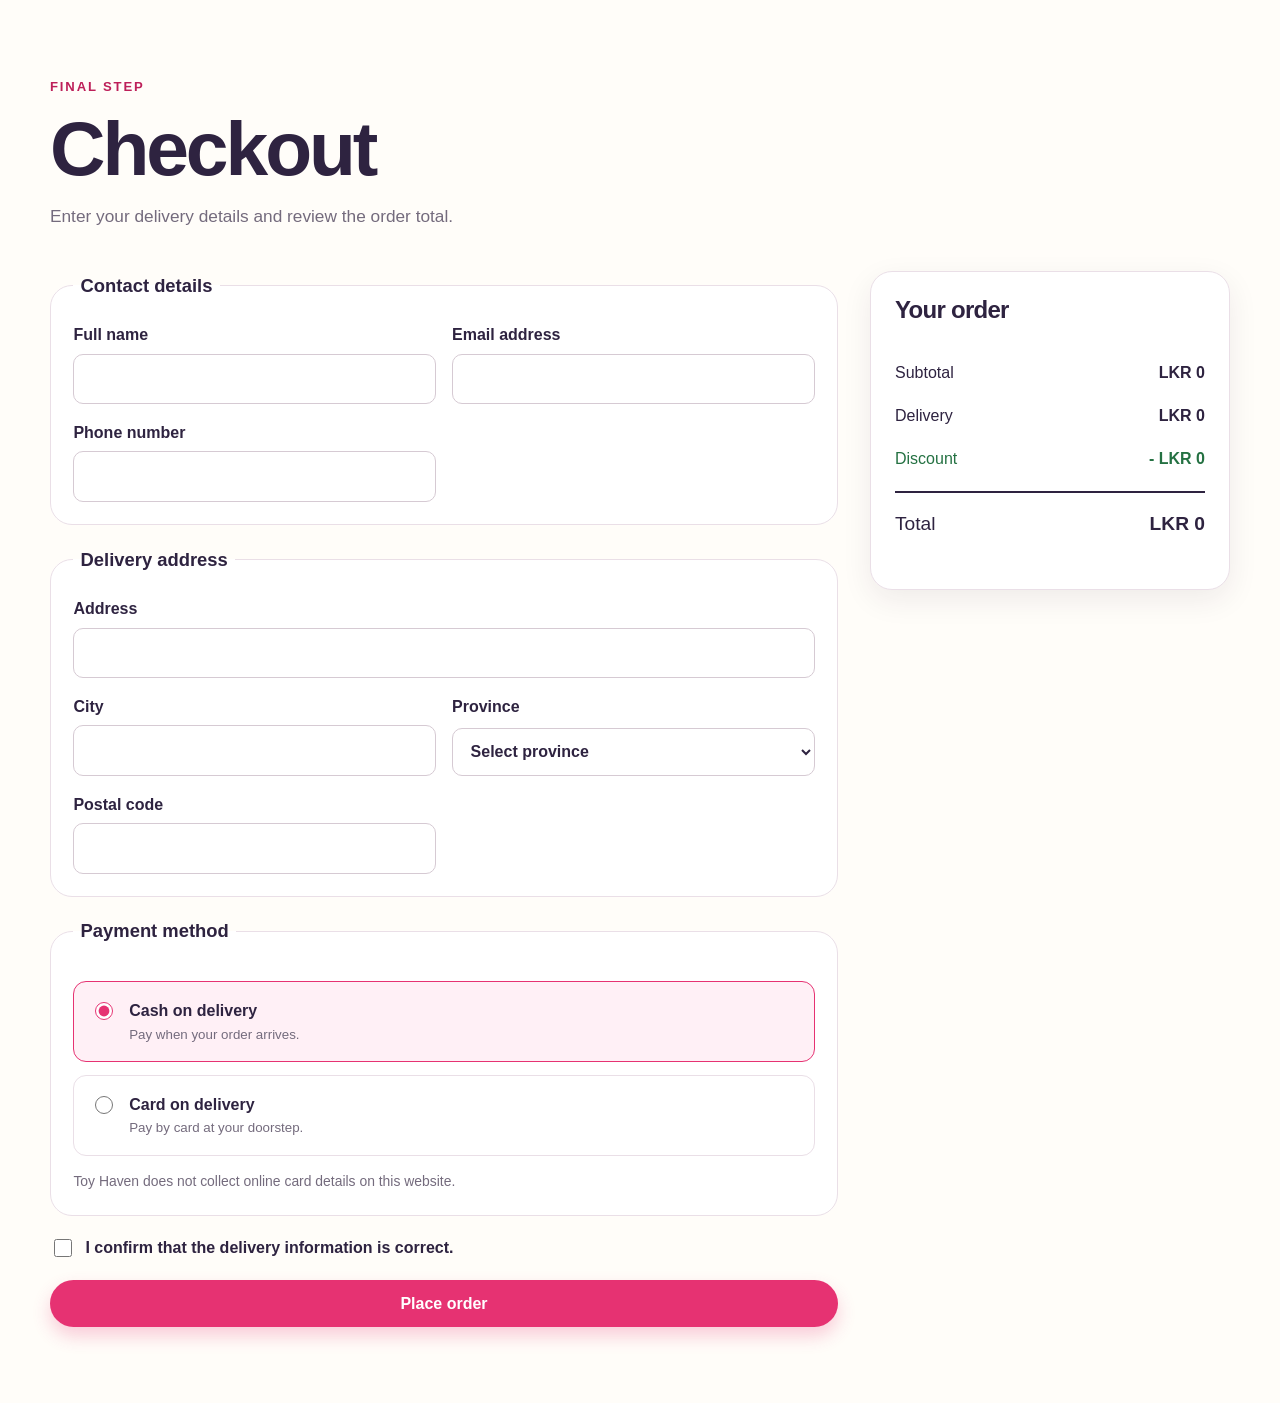
==== checkout.html @ d5429ff9 "Add files via upload" ====
<!DOCTYPE html>
<html lang="en">
<head>
  <meta charset="UTF-8">
  <meta name="viewport" content="width=device-width, initial-scale=1.0">
  <meta name="description" content="Complete your Toy Haven order.">
  <title>Toy Haven | Checkout</title>
  <link rel="icon" type="image/png" href="content/favicon.png">
  <link rel="stylesheet" href="styles.css">
</head>
<body data-page="checkout">
  <a class="skip-link" href="#main-content">Skip to main content</a>
  <div id="site-header"></div>

  <main id="main-content" class="section-shell page-section min-page">
    <div class="page-intro">
      <p class="eyebrow">Final step</p>
      <h1>Checkout</h1>
      <p>Enter your delivery details and review the order total.</p>
    </div>

    <div id="checkout-layout" class="checkout-layout">
      <form id="checkout-form" class="checkout-form">
        <fieldset>
          <legend>Contact details</legend>
          <div class="form-grid">
            <label>Full name<input name="fullName" type="text" autocomplete="name" required></label>
            <label>Email address<input name="email" type="email" autocomplete="email" required></label>
            <label>Phone number<input name="phone" type="tel" autocomplete="tel" pattern="[0-9+ ]{9,15}" required></label>
          </div>
        </fieldset>

        <fieldset>
          <legend>Delivery address</legend>
          <div class="form-grid">
            <label class="wide-field">Address<input name="address" type="text" autocomplete="street-address" required></label>
            <label>City<input name="city" type="text" autocomplete="address-level2" required></label>
            <label>Province
              <select name="province" required>
                <option value="">Select province</option>
                <option>Central</option><option>Eastern</option><option>North Central</option>
                <option>Northern</option><option>North Western</option><option>Sabaragamuwa</option>
                <option>Southern</option><option>Uva</option><option>Western</option>
              </select>
            </label>
            <label>Postal code<input name="postalCode" type="text" inputmode="numeric" pattern="[0-9]{5}" required></label>
          </div>
        </fieldset>

        <fieldset>
          <legend>Payment method</legend>
          <label class="radio-card"><input name="payment" type="radio" value="Cash on delivery" checked> <span><strong>Cash on delivery</strong><small>Pay when your order arrives.</small></span></label>
          <label class="radio-card"><input name="payment" type="radio" value="Card on delivery"> <span><strong>Card on delivery</strong><small>Pay by card at your doorstep.</small></span></label>
          <p class="safe-note">Toy Haven does not collect online card details on this website.</p>
        </fieldset>

        <label class="check-label"><input name="terms" type="checkbox" required> I confirm that the delivery information is correct.</label>
        <button class="button primary-button full-button" type="submit">Place order</button>
      </form>

      <aside class="order-summary sticky-summary">
        <h2>Your order</h2>
        <div id="checkout-items" class="checkout-items"></div>
        <div class="summary-row"><span>Subtotal</span><strong id="checkout-subtotal">LKR 0</strong></div>
        <div class="summary-row"><span>Delivery</span><strong id="checkout-delivery">LKR 0</strong></div>
        <div class="summary-row discount-row" id="checkout-discount-row" hidden><span>Discount</span><strong id="checkout-discount">- LKR 0</strong></div>
        <div class="summary-row total-row"><span>Total</span><strong id="checkout-total">LKR 0</strong></div>
      </aside>
    </div>

    <section id="order-success" class="success-card" hidden>
      <span aria-hidden="true">✓</span>
      <h2>Order placed!</h2>
      <p id="order-success-text"></p>
      <a class="button primary-button" href="products.html">Continue shopping</a>
    </section>

    <div id="checkout-empty" class="empty-state" hidden>
      <span aria-hidden="true">🛒</span>
      <h2>Your cart is empty</h2>
      <p>Add a toy before opening checkout.</p>
      <a class="button primary-button" href="products.html">Browse toys</a>
    </div>
  </main>

  <div id="site-footer"></div>
  <div id="toast" class="toast" role="status" aria-live="polite"></div>
  <script src="js/app.js"></script>
</body>
</html>
---- styles.css ----
:root {
  --pink: #e63272;
  --pink-dark: #bd1f59;
  --pink-soft: #fff0f6;
  --cream: #efffc3;
  --yellow: #ffd95c;
  --coral: #ff856f;
  --aqua: #72d9d1;
  --green: #8adf9c;
  --blue: #80b8ff;
  --ink: #2e2340;
  --muted: #746b7d;
  --paper: #fffdf9;
  --line: #eadfe7;
  --white: #ffffff;
  --shadow: 0 14px 40px rgba(57, 28, 56, 0.12);
  --radius: 22px;
  --small-radius: 13px;
  --max-width: 1180px;
}

* {
  box-sizing: border-box;
}

html {
  scroll-behavior: smooth;
}

body {
  margin: 0;
  color: var(--ink);
  background: var(--paper);
  font-family: "Trebuchet MS", "Segoe UI", sans-serif;
  font-size: 1rem;
  line-height: 1.6;
}

body.modal-open {
  overflow: hidden;
}

img {
  display: block;
  max-width: 100%;
}

a {
  color: inherit;
}

button,
input,
select,
textarea {
  font: inherit;
}

button,
a {
  -webkit-tap-highlight-color: transparent;
}

h1,
h2,
h3,
p {
  margin-top: 0;
}

h1,
h2,
h3,
.brand-name {
  font-family: "Arial Rounded MT Bold", "Trebuchet MS", sans-serif;
  line-height: 1.15;
}

h1 {
  margin-bottom: 1rem;
  font-size: clamp(2.4rem, 6vw, 4.8rem);
  letter-spacing: -0.04em;
}

h2 {
  margin-bottom: 0.75rem;
  font-size: clamp(1.8rem, 4vw, 2.7rem);
  letter-spacing: -0.03em;
}

h3 {
  margin-bottom: 0.55rem;
  font-size: 1.2rem;
}

.section-shell {
  width: min(calc(100% - 2rem), var(--max-width));
  margin-inline: auto;
}

.page-section {
  padding-block: 4.75rem;
}

.min-page {
  min-height: 68vh;
}

.sr-only {
  position: absolute;
  width: 1px;
  height: 1px;
  padding: 0;
  margin: -1px;
  overflow: hidden;
  clip: rect(0, 0, 0, 0);
  white-space: nowrap;
  border: 0;
}

.skip-link {
  position: fixed;
  top: 0.75rem;
  left: 0.75rem;
  z-index: 1000;
  padding: 0.7rem 1rem;
  color: var(--white);
  background: var(--ink);
  border-radius: 8px;
  transform: translateY(-150%);
}

.skip-link:focus {
  transform: translateY(0);
}

.eyebrow {
  margin-bottom: 0.45rem;
  color: var(--pink-dark);
  font-size: 0.82rem;
  font-weight: 800;
  letter-spacing: 0.14em;
  text-transform: uppercase;
}

.button {
  display: inline-flex;
  min-height: 46px;
  align-items: center;
  justify-content: center;
  padding: 0.75rem 1.25rem;
  border: 2px solid transparent;
  border-radius: 999px;
  cursor: pointer;
  font-weight: 800;
  line-height: 1.2;
  text-decoration: none;
  transition: transform 160ms ease, box-shadow 160ms ease, background 160ms ease;
}

.button:hover {
  transform: translateY(-2px);
}

.button:focus-visible,
.icon-button:focus-visible,
.nav-link:focus-visible,
input:focus-visible,
select:focus-visible,
textarea:focus-visible,
summary:focus-visible {
  outline: 3px solid var(--aqua);
  outline-offset: 3px;
}

.primary-button {
  color: var(--white);
  background: var(--pink);
  box-shadow: 0 9px 18px rgba(230, 50, 114, 0.24);
}

.primary-button:hover {
  background: var(--pink-dark);
}

.secondary-button {
  color: var(--ink);
  background: var(--white);
  border-color: var(--ink);
}

.secondary-button:hover {
  color: var(--white);
  background: var(--ink);
}

.dark-button {
  color: var(--cream);
  background: var(--ink);
}

.full-button {
  width: 100%;
}

.text-link {
  color: var(--pink-dark);
  font-weight: 800;
  text-underline-offset: 4px;
}

/* Shared header */
.announcement {
  padding: 0.45rem 1rem;
  color: var(--cream);
  background: var(--ink);
  font-size: 0.9rem;
  text-align: center;
}

.site-header {
  position: sticky;
  top: 0;
  z-index: 100;
  background: rgba(255, 253, 249, 0.96);
  border-bottom: 1px solid var(--line);
  backdrop-filter: blur(12px);
}

.header-inner {
  display: flex;
  min-height: 76px;
  align-items: center;
  justify-content: space-between;
  gap: 1.25rem;
}

.brand {
  display: inline-flex;
  align-items: center;
  gap: 0.65rem;
  text-decoration: none;
}

.brand img {
  width: 48px;
  height: 48px;
  border-radius: 13px;
  object-fit: cover;
}

.brand-name {
  color: var(--pink);
  font-size: 1.45rem;
  font-weight: 900;
}

.main-nav {
  display: flex;
  align-items: center;
  gap: 0.3rem;
}

.nav-link {
  padding: 0.6rem 0.75rem;
  border-radius: 999px;
  color: var(--ink);
  font-weight: 700;
  text-decoration: none;
}

.nav-link:hover,
.nav-link.active {
  color: var(--pink-dark);
  background: var(--pink-soft);
}

.header-actions {
  display: flex;
  align-items: center;
  gap: 0.55rem;
}

.icon-button {
  position: relative;
  display: inline-flex;
  width: 43px;
  height: 43px;
  align-items: center;
  justify-content: center;
  border: 1px solid var(--line);
  border-radius: 50%;
  color: var(--ink);
  background: var(--white);
  font-size: 1.15rem;
  text-decoration: none;
}

.icon-button:hover {
  border-color: var(--pink);
}

.count-badge {
  position: absolute;
  top: -5px;
  right: -5px;
  display: grid;
  min-width: 20px;
  height: 20px;
  padding-inline: 0.3rem;
  place-items: center;
  border: 2px solid var(--paper);
  border-radius: 999px;
  color: var(--white);
  background: var(--pink);
  font-size: 0.7rem;
  font-weight: 900;
}

.menu-button {
  display: none;
  width: 43px;
  height: 43px;
  border: 1px solid var(--line);
  border-radius: 50%;
  color: var(--ink);
  background: var(--white);
  cursor: pointer;
  font-size: 1.25rem;
}

/* Home */
.hero {
  display: grid;
  min-height: 620px;
  align-items: center;
  grid-template-columns: 1fr 1fr;
  gap: clamp(2rem, 7vw, 6rem);
  padding-block: 4rem;
}

.hero-copy > p:not(.eyebrow) {
  max-width: 620px;
  color: var(--muted);
  font-size: 1.16rem;
}

.hero-actions {
  display: flex;
  flex-wrap: wrap;
  gap: 0.85rem;
  margin-top: 1.8rem;
}

.hero-logo-card {
  position: relative;
  overflow: hidden;
  border-radius: 34px;
  background: var(--pink);
  box-shadow: var(--shadow);
  transform: rotate(2deg);
}

.hero-logo-card::before,
.hero-logo-card::after {
  position: absolute;
  z-index: 1;
  width: 72px;
  height: 72px;
  border: 14px solid rgba(239, 255, 195, 0.45);
  border-radius: 50%;
  content: "";
}

.hero-logo-card::before {
  top: -20px;
  left: -18px;
}

.hero-logo-card::after {
  right: -15px;
  bottom: -18px;
}

.hero-logo-card img {
  width: 100%;
  aspect-ratio: 1.8 / 1;
  object-fit: cover;
}

.benefits {
  display: grid;
  grid-template-columns: repeat(3, 1fr);
  background: var(--ink);
}

.benefits div {
  display: grid;
  grid-template-columns: auto 1fr;
  column-gap: 0.8rem;
  align-items: center;
  padding: 1.35rem clamp(1rem, 4vw, 3rem);
  color: var(--white);
  border-right: 1px solid rgba(255, 255, 255, 0.16);
}

.benefits span {
  grid-row: span 2;
  font-size: 1.5rem;
}

.benefits small {
  color: rgba(255, 255, 255, 0.67);
}

.section-heading {
  display: flex;
  align-items: end;
  justify-content: space-between;
  gap: 1rem;
  margin-bottom: 2rem;
}

.section-heading h2,
.section-heading p {
  margin-bottom: 0;
}

.category-grid {
  display: grid;
  grid-template-columns: repeat(5, 1fr);
  gap: 1rem;
}

.category-card {
  display: grid;
  min-height: 160px;
  place-items: center;
  align-content: center;
  gap: 0.65rem;
  border-radius: var(--radius);
  text-align: center;
  text-decoration: none;
  transition: transform 160ms ease, box-shadow 160ms ease;
}

.category-card:hover {
  box-shadow: var(--shadow);
  transform: translateY(-5px) rotate(-1deg);
}

.category-card span {
  font-size: 2.6rem;
}

.category-card strong {
  font-size: 1.05rem;
}

.coral-card { background: #ffd1ca; }
.yellow-card { background: #fff0a4; }
.pink-card { background: #ffd8e8; }
.blue-card { background: #d4e5ff; }
.green-card { background: #d5f5db; }

.day-pick-wrap {
  color: var(--white);
  background: var(--pink);
}

.light-heading .eyebrow {
  color: var(--cream);
}

.day-pick {
  display: grid;
  overflow: hidden;
  grid-template-columns: minmax(280px, 0.85fr) 1fr;
  background: var(--white);
  border-radius: 30px;
  box-shadow: 0 22px 50px rgba(85, 12, 48, 0.23);
}

.day-pick-image {
  min-height: 390px;
  background: #f7f2f4;
}

.day-pick-image img {
  width: 100%;
  height: 100%;
  object-fit: contain;
}

.day-pick-content {
  display: flex;
  align-items: flex-start;
  justify-content: center;
  flex-direction: column;
  padding: clamp(2rem, 5vw, 4.5rem);
  color: var(--ink);
}

.day-pick-content .product-badge {
  position: static;
  margin-bottom: 0.8rem;
}

.day-pick-content h3 {
  font-size: clamp(2rem, 4vw, 3rem);
}

.day-pick-content p {
  color: var(--muted);
}

.price-large {
  margin-bottom: 1.2rem;
  color: var(--pink-dark);
  font-size: 1.8rem;
  font-weight: 900;
}

.story {
  display: grid;
  align-items: center;
  grid-template-columns: 0.9fr 1fr;
  gap: clamp(2rem, 7vw, 6rem);
}

.story > div:last-child > p:not(.eyebrow) {
  color: var(--muted);
}

.story-visual {
  position: relative;
  display: grid;
  min-height: 350px;
  place-items: center;
  overflow: hidden;
  border-radius: 38px 14px 38px 14px;
  background: var(--yellow);
}

.story-visual > span {
  position: absolute;
  color: rgba(46, 35, 64, 0.25);
  font-size: 3rem;
}

.story-visual > span:nth-child(1) { top: 12%; left: 12%; }
.story-visual > span:nth-child(2) { top: 16%; right: 13%; }
.story-visual > span:nth-child(3) { bottom: 11%; left: 15%; }
.story-visual > span:nth-child(4) { right: 15%; bottom: 13%; }

.story-box {
  display: grid;
  width: 190px;
  height: 160px;
  place-items: center;
  border: 10px solid var(--ink);
  border-radius: 20px;
  color: var(--pink);
  background: var(--cream);
  box-shadow: 15px 15px 0 var(--pink);
  font-size: 2.3rem;
  font-weight: 900;
  transform: rotate(-5deg);
}

.newsletter {
  padding-block: 3.2rem;
  background: var(--cream);
}

.newsletter-inner {
  display: flex;
  align-items: center;
  justify-content: space-between;
  gap: 2rem;
}

.newsletter-inner h2,
.newsletter-inner p {
  margin-bottom: 0;
}

.newsletter-form {
  display: flex;
  width: min(100%, 520px);
  gap: 0.65rem;
}

.newsletter-form input {
  flex: 1;
}

/* Forms and controls */
input,
select,
textarea {
  width: 100%;
  min-height: 46px;
  padding: 0.72rem 0.85rem;
  color: var(--ink);
  background: var(--white);
  border: 1px solid #d6cad3;
  border-radius: 10px;
}

textarea {
  resize: vertical;
}

input[type="checkbox"],
input[type="radio"] {
  width: 18px;
  height: 18px;
  min-height: auto;
  accent-color: var(--pink);
}

input[type="range"] {
  padding: 0;
  accent-color: var(--pink);
  border: 0;
}

/* Product cards */
.product-grid {
  display: grid;
  grid-template-columns: repeat(4, minmax(0, 1fr));
  gap: 1.25rem;
}

.product-card {
  position: relative;
  overflow: hidden;
  background: var(--white);
  border: 1px solid var(--line);
  border-radius: var(--radius);
  box-shadow: 0 7px 22px rgba(57, 28, 56, 0.07);
  transition: transform 160ms ease, box-shadow 160ms ease;
}

.product-card:hover {
  box-shadow: var(--shadow);
  transform: translateY(-5px);
}

.product-image-button {
  display: block;
  width: 100%;
  padding: 0;
  border: 0;
  cursor: pointer;
  background: #f8f4f7;
}

.product-card img {
  width: 100%;
  aspect-ratio: 1 / 0.9;
  object-fit: contain;
  mix-blend-mode: multiply;
}

.product-badge {
  position: absolute;
  top: 0.8rem;
  left: 0.8rem;
  z-index: 2;
  padding: 0.35rem 0.65rem;
  border-radius: 999px;
  color: var(--ink);
  background: var(--cream);
  font-size: 0.75rem;
  font-weight: 900;
}

.wishlist-button {
  position: absolute;
  top: 0.7rem;
  right: 0.7rem;
  z-index: 2;
  display: grid;
  width: 40px;
  height: 40px;
  place-items: center;
  border: 0;
  border-radius: 50%;
  color: var(--pink);
  background: var(--white);
  box-shadow: 0 5px 15px rgba(57, 28, 56, 0.14);
  cursor: pointer;
  font-size: 1.25rem;
}

.wishlist-button.saved {
  color: var(--white);
  background: var(--pink);
}

.product-info {
  padding: 1rem;
}

.product-meta {
  display: flex;
  justify-content: space-between;
  gap: 0.5rem;
  margin-bottom: 0.4rem;
  color: var(--muted);
  font-size: 0.78rem;
}

.product-name-button {
  padding: 0;
  border: 0;
  color: var(--ink);
  background: none;
  cursor: pointer;
  font-weight: 900;
  text-align: left;
}

.product-name-button:hover {
  color: var(--pink-dark);
}

.product-price {
  margin-bottom: 0.8rem;
  color: var(--pink-dark);
  font-size: 1.12rem;
  font-weight: 900;
}

.add-cart-button {
  width: 100%;
  padding: 0.68rem 0.9rem;
  color: var(--white);
  background: var(--ink);
  border: 0;
  border-radius: 999px;
  cursor: pointer;
  font-weight: 800;
}

.add-cart-button:hover {
  background: var(--pink);
}

/* Catalogue */
.page-intro {
  max-width: 750px;
  margin-bottom: 2.5rem;
}

.page-intro h1 {
  margin-bottom: 0.65rem;
}

.page-intro > p:last-child {
  color: var(--muted);
  font-size: 1.08rem;
}

.catalogue-layout {
  display: grid;
  align-items: start;
  grid-template-columns: 240px 1fr;
  gap: 2rem;
}

.filters {
  position: sticky;
  top: 105px;
  padding: 1.3rem;
  background: var(--pink-soft);
  border: 1px solid #f0cbd9;
  border-radius: var(--radius);
}

.filters h2 {
  font-size: 1.35rem;
}

.filters label {
  display: block;
  margin: 1rem 0 0.4rem;
  font-size: 0.9rem;
  font-weight: 800;
}

.filters .full-button {
  margin-top: 1.25rem;
}

.catalogue-toolbar {
  display: flex;
  align-items: center;
  justify-content: space-between;
  gap: 1rem;
  margin-bottom: 1.3rem;
}

.catalogue-toolbar p {
  margin: 0;
  font-weight: 800;
}

.catalogue-toolbar label {
  display: flex;
  align-items: center;
  gap: 0.55rem;
  white-space: nowrap;
}

.catalogue-toolbar select {
  width: auto;
}

.catalogue-results .product-grid {
  grid-template-columns: repeat(3, minmax(0, 1fr));
}

.empty-state {
  padding: 4rem 1rem;
  text-align: center;
}

.empty-state > span {
  display: block;
  margin-bottom: 0.8rem;
  color: var(--pink);
  font-size: 4rem;
}

.empty-state p {
  color: var(--muted);
}

/* Product modal */
.modal {
  position: fixed;
  inset: 0;
  z-index: 500;
}

.modal-backdrop {
  position: absolute;
  inset: 0;
  background: rgba(32, 21, 41, 0.72);
}

.modal-card {
  position: relative;
  z-index: 1;
  width: min(calc(100% - 2rem), 860px);
  max-height: calc(100vh - 2rem);
  margin: 1rem auto;
  overflow: auto;
  background: var(--white);
  border-radius: 28px;
}

.modal-close {
  position: absolute;
  top: 0.8rem;
  right: 0.8rem;
  z-index: 3;
  display: grid;
  width: 42px;
  height: 42px;
  place-items: center;
  border: 0;
  border-radius: 50%;
  color: var(--ink);
  background: var(--white);
  box-shadow: 0 4px 14px rgba(0, 0, 0, 0.12);
  cursor: pointer;
  font-size: 1.5rem;
}

.modal-product {
  display: grid;
  grid-template-columns: 1fr 1fr;
}

.modal-product-image {
  min-height: 420px;
  background: #f8f4f7;
}

.modal-product-image img {
  width: 100%;
  height: 100%;
  object-fit: contain;
}

.modal-product-info {
  display: flex;
  align-items: flex-start;
  justify-content: center;
  flex-direction: column;
  padding: clamp(2rem, 5vw, 4rem);
}

.modal-product-info h2 {
  font-size: clamp(2rem, 4vw, 2.8rem);
}

.modal-product-info > p {
  color: var(--muted);
}

.modal-actions {
  display: flex;
  flex-wrap: wrap;
  gap: 0.65rem;
  margin-top: 0.5rem;
}

/* Cart */
.cart-layout,
.checkout-layout {
  display: grid;
  align-items: start;
  grid-template-columns: minmax(0, 1fr) 360px;
  gap: 2rem;
}

.cart-items {
  display: grid;
  gap: 1rem;
}

.cart-item {
  display: grid;
  align-items: center;
  grid-template-columns: 120px 1fr auto;
  gap: 1rem;
  padding: 1rem;
  background: var(--white);
  border: 1px solid var(--line);
  border-radius: var(--radius);
}

.cart-item img {
  width: 120px;
  height: 105px;
  object-fit: contain;
  background: #f8f4f7;
  border-radius: 14px;
}

.cart-item-info p {
  margin-bottom: 0.35rem;
  color: var(--muted);
}

.cart-item-info strong {
  color: var(--pink-dark);
}

.cart-item-controls {
  display: grid;
  justify-items: end;
  gap: 0.65rem;
}

.quantity-control {
  display: flex;
  align-items: center;
  overflow: hidden;
  border: 1px solid var(--line);
  border-radius: 999px;
}

.quantity-control button {
  width: 38px;
  height: 38px;
  border: 0;
  background: var(--pink-soft);
  cursor: pointer;
  font-weight: 900;
}

.quantity-control span {
  min-width: 36px;
  text-align: center;
  font-weight: 800;
}

.remove-button {
  padding: 0;
  border: 0;
  color: var(--pink-dark);
  background: none;
  cursor: pointer;
  font-size: 0.88rem;
  font-weight: 800;
  text-decoration: underline;
  text-underline-offset: 3px;
}

.order-summary {
  padding: 1.5rem;
  background: var(--white);
  border: 1px solid var(--line);
  border-radius: var(--radius);
  box-shadow: 0 10px 30px rgba(57, 28, 56, 0.08);
}

.order-summary h2 {
  font-size: 1.5rem;
}

.summary-row {
  display: flex;
  align-items: center;
  justify-content: space-between;
  gap: 1rem;
  padding-block: 0.55rem;
}

.discount-row {
  color: #247142;
}

.total-row {
  margin: 0.65rem 0 1rem;
  padding-top: 1rem;
  border-top: 2px solid var(--ink);
  font-size: 1.2rem;
}

.delivery-note {
  padding: 0.7rem;
  color: #315f41;
  background: #e9f9ed;
  border-radius: 10px;
  font-size: 0.84rem;
}

.promo-form {
  margin-block: 1.2rem;
}

.promo-form > label {
  display: block;
  margin-bottom: 0.35rem;
  font-weight: 800;
}

.promo-form > div {
  display: flex;
}

.promo-form input {
  border-radius: 10px 0 0 10px;
}

.promo-form button {
  padding-inline: 1rem;
  border: 0;
  border-radius: 0 10px 10px 0;
  color: var(--white);
  background: var(--ink);
  cursor: pointer;
  font-weight: 800;
}

.promo-form small {
  display: block;
  margin-top: 0.35rem;
  color: var(--muted);
}

/* Checkout */
.checkout-form {
  display: grid;
  gap: 1.2rem;
}

.checkout-form fieldset,
.feedback-form,
.rating-fieldset {
  margin: 0;
  padding: 1.4rem;
  background: var(--white);
  border: 1px solid var(--line);
  border-radius: var(--radius);
}

.checkout-form legend,
.rating-fieldset legend {
  padding-inline: 0.45rem;
  font-size: 1.15rem;
  font-weight: 900;
}

.form-grid {
  display: grid;
  grid-template-columns: repeat(2, minmax(0, 1fr));
  gap: 1rem;
}

.form-grid label,
.feedback-form > label {
  display: grid;
  gap: 0.35rem;
  font-weight: 800;
}

.wide-field {
  grid-column: 1 / -1;
}

.radio-card {
  display: flex;
  align-items: start;
  gap: 0.8rem;
  margin-top: 0.8rem;
  padding: 1rem;
  border: 1px solid var(--line);
  border-radius: var(--small-radius);
  cursor: pointer;
}

.radio-card:has(input:checked) {
  background: var(--pink-soft);
  border-color: var(--pink);
}

.radio-card input {
  margin-top: 0.25rem;
}

.radio-card span {
  display: grid;
}

.radio-card small,
.safe-note {
  color: var(--muted);
}

.safe-note {
  margin: 0.9rem 0 0;
  font-size: 0.87rem;
}

.check-label {
  display: flex;
  align-items: center;
  gap: 0.65rem;
  font-weight: 700;
}

.sticky-summary {
  position: sticky;
  top: 105px;
}

.checkout-items {
  display: grid;
  gap: 0.65rem;
  margin-bottom: 1rem;
}

.checkout-item {
  display: grid;
  align-items: center;
  grid-template-columns: 52px 1fr auto;
  gap: 0.6rem;
  padding-bottom: 0.65rem;
  border-bottom: 1px solid var(--line);
  font-size: 0.88rem;
}

.checkout-item img {
  width: 52px;
  height: 52px;
  object-fit: contain;
  background: #f8f4f7;
  border-radius: 9px;
}

.checkout-item span {
  color: var(--muted);
}

.success-card {
  max-width: 680px;
  margin: 2rem auto;
  padding: 3rem;
  text-align: center;
  background: var(--white);
  border: 1px solid var(--line);
  border-radius: 30px;
  box-shadow: var(--shadow);
}

.success-card > span {
  display: grid;
  width: 80px;
  height: 80px;
  margin: 0 auto 1rem;
  place-items: center;
  border-radius: 50%;
  color: var(--white);
  background: #32a45d;
  font-size: 2.5rem;
  font-weight: 900;
}

/* Feedback */
.support-hero {
  padding-block: 5.5rem;
  color: var(--white);
  background: var(--pink);
}

.support-hero .eyebrow {
  color: var(--cream);
}

.support-hero p:last-child {
  margin-bottom: 0;
  font-size: 1.1rem;
}

.support-grid {
  display: grid;
  grid-template-columns: repeat(3, 1fr);
  gap: 1rem;
}

.support-grid article {
  padding: 1.7rem;
  background: var(--white);
  border: 1px solid var(--line);
  border-radius: var(--radius);
  text-align: center;
}

.support-grid article > span {
  display: grid;
  width: 58px;
  height: 58px;
  margin: 0 auto 0.8rem;
  place-items: center;
  border-radius: 50%;
  color: var(--pink-dark);
  background: var(--pink-soft);
  font-size: 1.5rem;
}

.support-grid h2 {
  font-size: 1.25rem;
}

.support-grid p {
  margin-bottom: 0.2rem;
  font-weight: 800;
}

.support-grid small {
  color: var(--muted);
}

.feedback-section {
  background: var(--pink-soft);
}

.two-column {
  display: grid;
  align-items: start;
  grid-template-columns: 0.8fr 1.2fr;
  gap: clamp(2rem, 6vw, 5rem);
}

.two-column > div > p:last-child {
  color: var(--muted);
}

.feedback-form {
  display: grid;
  gap: 1rem;
}

.feedback-form .rating-fieldset {
  padding: 0;
  border: 0;
  border-radius: 0;
}

.star-rating {
  display: flex;
  justify-content: flex-end;
  width: fit-content;
  flex-direction: row-reverse;
}

.star-rating input {
  position: absolute;
  opacity: 0;
  pointer-events: none;
}

.star-rating label {
  color: #d8cdd4;
  cursor: pointer;
  font-size: 2.1rem;
  line-height: 1;
}

.star-rating label:hover,
.star-rating label:hover ~ label,
.star-rating input:checked ~ label {
  color: #f5b800;
}

.faq-list {
  display: grid;
  gap: 0.8rem;
}

.faq-list details {
  padding: 1rem 1.2rem;
  background: var(--white);
  border: 1px solid var(--line);
  border-radius: var(--small-radius);
}

.faq-list summary {
  cursor: pointer;
  font-weight: 900;
}

.faq-list p {
  margin: 0.8rem 0 0;
  color: var(--muted);
}

/* Footer and toast */
.site-footer {
  padding-top: 3.5rem;
  color: rgba(255, 255, 255, 0.78);
  background: var(--ink);
}

.footer-grid {
  display: grid;
  grid-template-columns: 1.5fr 1fr 1fr;
  gap: 2rem;
  padding-bottom: 2.5rem;
}

.footer-brand .brand-name {
  color: var(--cream);
}

.footer-brand p {
  max-width: 360px;
  margin-top: 1rem;
}

.footer-column h2 {
  color: var(--white);
  font-size: 1.05rem;
}

.footer-column a,
.footer-column span {
  display: block;
  width: fit-content;
  margin-bottom: 0.45rem;
  color: inherit;
  text-decoration: none;
}

.footer-column a:hover {
  color: var(--cream);
  text-decoration: underline;
}

.footer-bottom {
  padding-block: 1rem;
  border-top: 1px solid rgba(255, 255, 255, 0.13);
  font-size: 0.82rem;
  text-align: center;
}

.footer-bottom p {
  margin: 0;
}

.toast {
  position: fixed;
  right: 1rem;
  bottom: 1rem;
  z-index: 700;
  max-width: min(360px, calc(100% - 2rem));
  padding: 0.85rem 1rem;
  color: var(--white);
  background: var(--ink);
  border-radius: 12px;
  box-shadow: var(--shadow);
  opacity: 0;
  pointer-events: none;
  transform: translateY(18px);
  transition: opacity 180ms ease, transform 180ms ease;
}

.toast.show {
  opacity: 1;
  transform: translateY(0);
}

/* Responsive */
@media (max-width: 980px) {
  .main-nav {
    position: absolute;
    top: 100%;
    right: 1rem;
    left: 1rem;
    display: none;
    align-items: stretch;
    flex-direction: column;
    padding: 0.8rem;
    background: var(--white);
    border: 1px solid var(--line);
    border-radius: 16px;
    box-shadow: var(--shadow);
  }

  .main-nav.open {
    display: flex;
  }

  .menu-button {
    display: inline-grid;
    place-items: center;
  }

  .hero {
    min-height: 0;
    grid-template-columns: 1fr 0.9fr;
    gap: 2rem;
  }

  .category-grid {
    grid-template-columns: repeat(3, 1fr);
  }

  .product-grid,
  .catalogue-results .product-grid {
    grid-template-columns: repeat(2, minmax(0, 1fr));
  }

  .catalogue-layout {
    grid-template-columns: 210px 1fr;
  }

  .cart-layout,
  .checkout-layout {
    grid-template-columns: minmax(0, 1fr) 320px;
  }
}

@media (max-width: 760px) {
  .page-section {
    padding-block: 3.5rem;
  }

  h1 {
    font-size: clamp(2.25rem, 12vw, 3.5rem);
  }

  .brand-name {
    display: none;
  }

  .header-inner {
    min-height: 68px;
  }

  .brand img {
    width: 44px;
    height: 44px;
  }

  .hero {
    grid-template-columns: 1fr;
    padding-block: 3rem;
  }

  .hero-logo-card {
    max-width: 560px;
    transform: none;
  }

  .benefits {
    grid-template-columns: 1fr;
  }

  .benefits div {
    border-right: 0;
    border-bottom: 1px solid rgba(255, 255, 255, 0.14);
  }

  .category-grid {
    grid-template-columns: repeat(2, 1fr);
  }

  .day-pick,
  .story,
  .modal-product,
  .two-column {
    grid-template-columns: 1fr;
  }

  .day-pick-image,
  .modal-product-image {
    min-height: 320px;
  }

  .story-visual {
    min-height: 300px;
  }

  .newsletter-inner,
  .newsletter-form {
    align-items: stretch;
    flex-direction: column;
  }

  .catalogue-layout,
  .cart-layout,
  .checkout-layout {
    grid-template-columns: 1fr;
  }

  .filters,
  .sticky-summary {
    position: static;
  }

  .support-grid {
    grid-template-columns: 1fr;
  }

  .footer-grid {
    grid-template-columns: 1fr 1fr;
  }

  .footer-brand {
    grid-column: 1 / -1;
  }
}

@media (max-width: 520px) {
  .section-shell {
    width: min(calc(100% - 1.25rem), var(--max-width));
  }

  .announcement {
    font-size: 0.78rem;
  }

  .header-inner {
    gap: 0.45rem;
  }

  .header-actions {
    gap: 0.35rem;
  }

  .icon-button,
  .menu-button {
    width: 40px;
    height: 40px;
  }

  .category-grid,
  .product-grid,
  .catalogue-results .product-grid,
  .form-grid,
  .footer-grid {
    grid-template-columns: 1fr;
  }

  .category-card {
    min-height: 130px;
  }

  .section-heading,
  .catalogue-toolbar {
    align-items: flex-start;
    flex-direction: column;
  }

  .catalogue-toolbar label,
  .catalogue-toolbar select {
    width: 100%;
  }

  .cart-item {
    grid-template-columns: 88px 1fr;
  }

  .cart-item img {
    width: 88px;
    height: 88px;
  }

  .cart-item-controls {
    grid-column: 1 / -1;
    justify-items: start;
  }

  .modal-actions,
  .modal-actions .button {
    width: 100%;
  }

  .success-card {
    padding: 2rem 1rem;
  }
}

@media (prefers-reduced-motion: reduce) {
  *,
  *::before,
  *::after {
    scroll-behavior: auto !important;
    transition-duration: 0.01ms !important;
  }
}
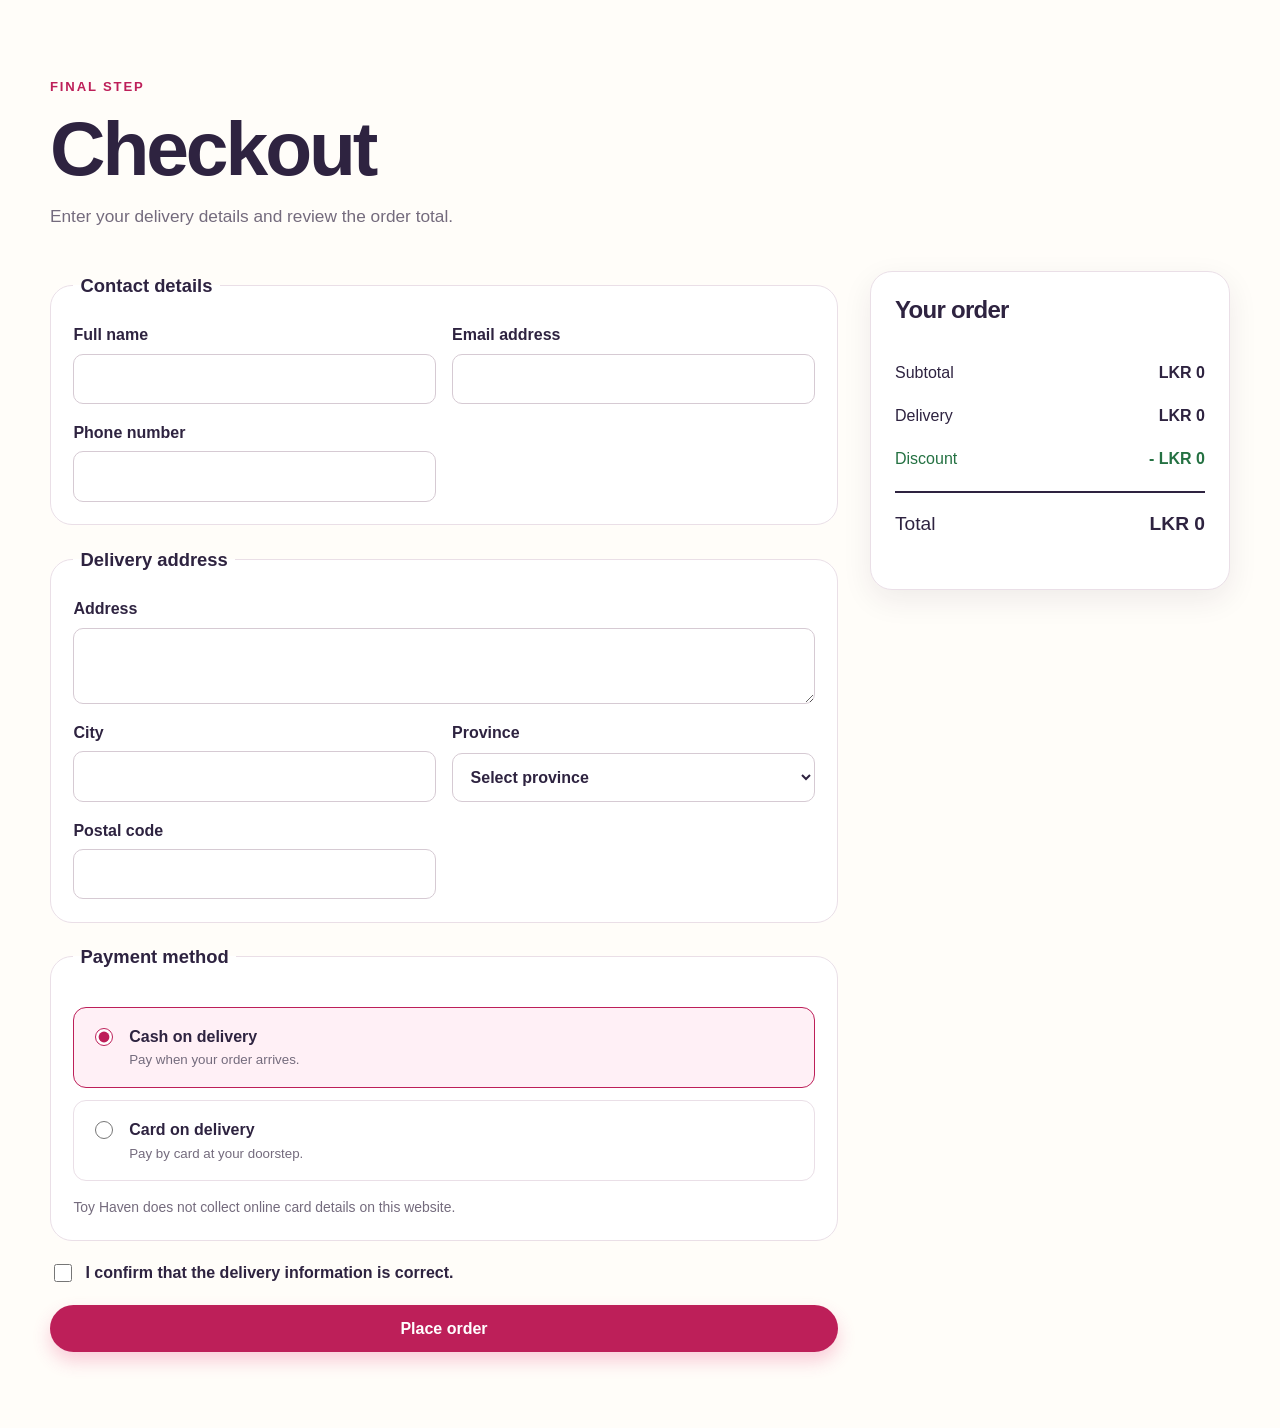
==== commit 3ef9c646: "Add files via upload new checkout" ====
--- a/checkout.html
+++ b/checkout.html
@@ -9,7 +9,7 @@
   <link rel="stylesheet" href="styles.css">
 </head>
 <body data-page="checkout">
-  <a class="skip-link" href="#main-content">Skip to main content</a>
+  <a class="skip-link" href="#main-content">Skip</a>
   <div id="site-header"></div>
 
   <main id="main-content" class="section-shell page-section min-page">
@@ -33,7 +33,7 @@
         <fieldset>
           <legend>Delivery address</legend>
           <div class="form-grid">
-            <label class="wide-field">Address<input name="address" type="text" autocomplete="street-address" required></label>
+            <label class="wide-field">Address<textarea name="address" rows="2" autocomplete="street-address" required></textarea></label>
             <label>City<input name="city" type="text" autocomplete="address-level2" required></label>
             <label>Province
               <select name="province" required>
--- a/styles.css
+++ b/styles.css
@@ -1,5 +1,5 @@
 :root {
-  --pink: #e63272;
+  --pink: #bd1f59;
   --pink-dark: #bd1f59;
   --pink-soft: #fff0f6;
   --cream: #efffc3;
@@ -169,7 +169,7 @@
 select:focus-visible,
 textarea:focus-visible,
 summary:focus-visible {
-  outline: 3px solid var(--aqua);
+  outline: 3px solid var(--ink);
   outline-offset: 3px;
 }
 
@@ -544,7 +544,7 @@
 
 .story-visual > span {
   position: absolute;
-  color: rgba(46, 35, 64, 0.25);
+  color: var(--ink);
   font-size: 3rem;
 }
 
@@ -1209,7 +1209,7 @@
   place-items: center;
   border-radius: 50%;
   color: var(--white);
-  background: #32a45d;
+  background: #247142;
   font-size: 2.5rem;
   font-weight: 900;
 }
@@ -1309,7 +1309,7 @@
 }
 
 .star-rating label {
-  color: #d8cdd4;
+  color: #746b7d;
   cursor: pointer;
   font-size: 2.1rem;
   line-height: 1;
@@ -1318,7 +1318,13 @@
 .star-rating label:hover,
 .star-rating label:hover ~ label,
 .star-rating input:checked ~ label {
-  color: #f5b800;
+  color: #946900;
+}
+
+.star-rating input:focus-visible + label {
+  outline: 3px solid var(--ink);
+  outline-offset: 3px;
+  border-radius: 4px;
 }
 
 .faq-list {
